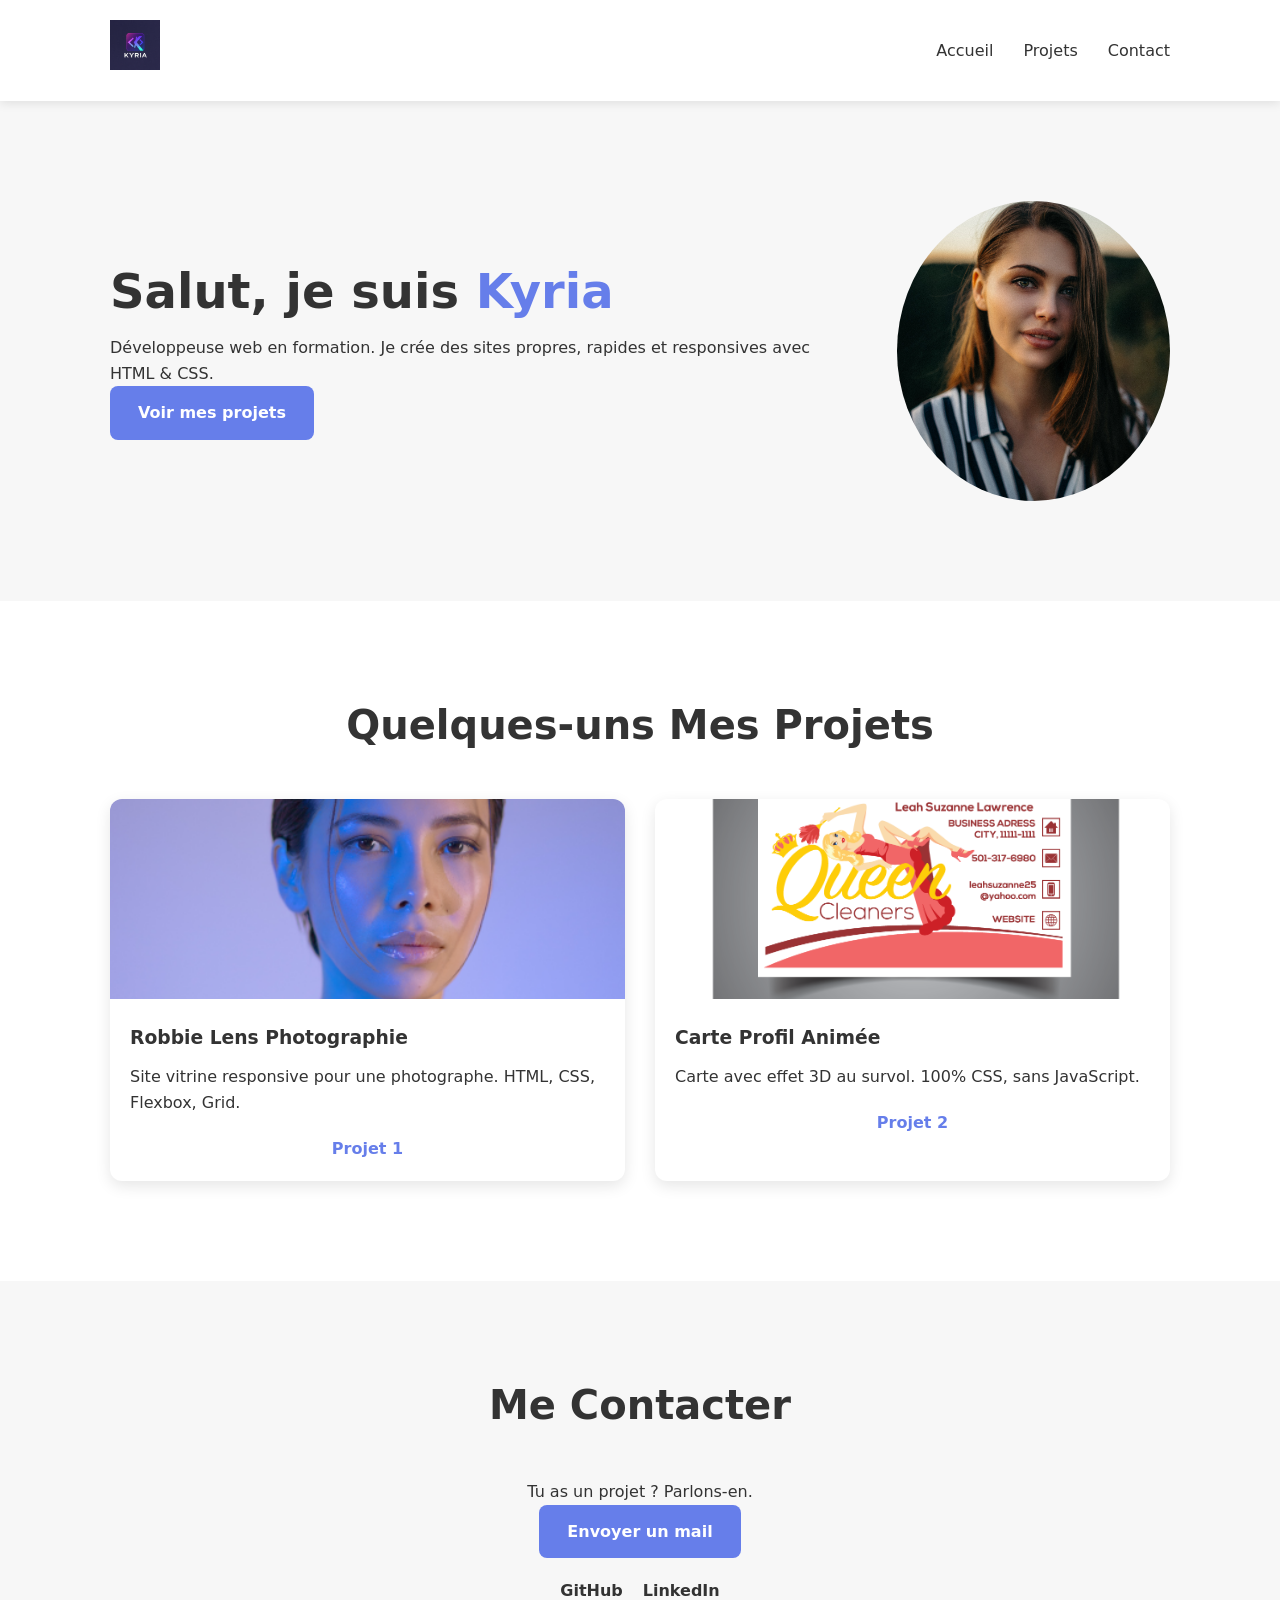
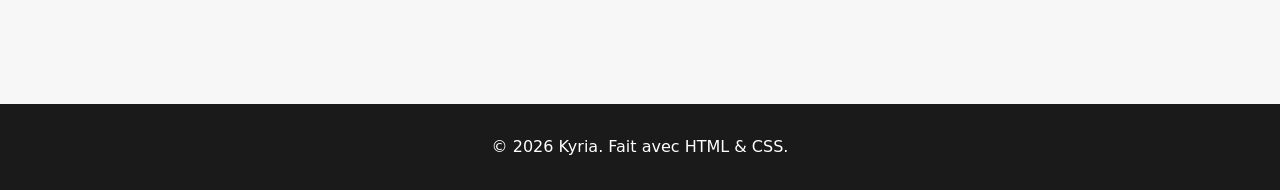
==== index.html @ 24230688 "first commit" ====
<!DOCTYPE html>
<html lang="fr">
<head>
  <meta charset="UTF-8">
  <meta name="viewport" content="width=device-width, initial-scale=1.0">
  <title>Kyria: Développeuse Web</title>
  <link rel="stylesheet" href="monportfolio.css">
</head>
<body>

  <!-- NAV FIXE -->
  <nav>
    <div class="conteneur nav-conteneur">
      <div class="logo">
        <img src="images/logoKyria.jpeg" alt="logo de Kyria" width="50" height="50">
      </div>
      <ul class="naviguer">
        <li><a href="index.html">Accueil</a></li>
        <li><a href="projets.html">Projets</a></li>
        <li><a href="contact.html">Contact</a></li>
      </ul>
    </div>
  </nav>

  <!-- SECTION HERO -->
  <section id="accueil" class="intro">
    <div class="conteneur developpement">
      <div class="text">
        <h1>Salut, je suis <span class="lumiere">Kyria</span></h1>
        <p>Développeuse web en formation. Je crée des sites propres, rapides et responsives avec HTML & CSS.</p>
        <a href="#projets" class="email">Voir mes projets</a>
      </div>
      <img src="porfolio/portrait6.jpg" alt="Photo de Kyria" class="images">
    </div>
  </section>

  <!-- SECTION PROJETS -->
  <section id="projets" class="projets">
    <div class="conteneur">
      <h2>Quelques-uns Mes Projets</h2>
      <div class="grid">
        
        <!-- Projet 1 -->
        <div class="carte">
          <img src="images/robbie-lens.png" alt="Site Robbie Lens">
          <h3>Robbie Lens Photographie</h3>
          <p>Site vitrine responsive pour une photographe. HTML, CSS, Flexbox, Grid.</p>
          <div class="nom-projets">
            <p>Projet 1</p>
          </div>
        </div>
 
        <!-- Projet 2  -->
        <div class="carte">
          <img src="porfolio/queen.png" alt="Carte profil">
          <h3>Carte Profil Animée</h3>
          <p>Carte avec effet 3D au survol. 100% CSS, sans JavaScript.</p>
          <div class="nom-projets">
            <p>Projet 2</p>
          </div>
        </div>

      </div>
    </div>
  </section>

  <!-- SECTION CONTACT -->
  <section id="contact" class="contact">
    <div class="conteneur">
      <h2>Me Contacter</h2>
      <p>Tu as un projet ? Parlons-en.</p>
      <a href="contact.html" class="email">Envoyer un mail</a>
      <div class="sites">
        <a href="" target="_blank">GitHub</a>
        <a href="#" target="_blank">LinkedIn</a>
      </div>
    </div>
  </section>

  <!-- FOOTER -->
  <footer>
    <div class="conteneur">
      <p>© 2026 Kyria. Fait avec HTML & CSS.</p>
    </div>
  </footer>

</body>
</html>
---- monportfolio.css ----
/* RESET & VARIABLES */
* {
  margin: 0;
  padding: 0;
  box-sizing: border-box;
}

:root {
  --couleur-principale: #667eea;
  --couleur-sombre: #1a1a1a;
  --couleur-claire: #f7f7f7;
  --texte: #333;
}

html{
  scroll-behavior: smooth;
}
body {
  font-family: 'Inter', system-ui, sans-serif;
  color: var(--texte);
  line-height: 1.6;
}

.conteneur {
  max-width: 1100px;
  margin: 0 auto;
  padding: 0 20px;
}

h1, h2, h3 {
  line-height: 1.2;
  margin-bottom: 15px;
}

h2 {
  font-size: 2.5rem;
  text-align: center;
  margin-bottom: 50px;
}

.email {
  display: inline-block;
  padding: 14px 28px;
  background: var(--couleur-principale);
  color: white;
  text-decoration: none;
  border-radius: 8px;
  font-weight: 600;
  transition: 0.3s;
}

.email:hover {
  transform: translateY(-3px);
  box-shadow: 0 10px 20px rgba(102, 126, 234, 0.3);
}

/* NAV */
nav {
  position: sticky;
  top: 0;
  background: white;
  box-shadow: 0 2px 10px rgba(0,0,0,0.1);
  z-index: 100;
}

.nav-conteneur {
  display: flex;
  justify-content: space-between;
  align-items: center;
  padding: 20px;
}

.logo {
  font-size: 1.5rem;
  font-weight: 700;
  color: var(--couleur-principale);
}

.naviguer {
  display: flex;
  gap: 30px;
  list-style: none;
}

.naviguer a {
  text-decoration: none;
  color: var(--texte);
  font-weight: 500;
}

.naviguer a:hover {
  color: var(--couleur-principale);
}

/* HERO */
.intro {
  padding: 100px 0;
  background: var(--couleur-claire);
}

.developpement {
  display: flex;
  align-items: center;
  gap: 50px;
}

.text h1 {
  font-size: 3rem;
}

.lumiere {
  color: var(--couleur-principale);
}

.images {
  width: 300px;
  height: 300px;
  border-radius: 50%;
  object-fit: cover;
}

/* PROJETS */
.projets {
  padding: 100px 0;
}

.grid {
  display: grid;
  grid-template-columns: repeat(auto-fit, minmax(300px, 1fr));
  gap: 30px;
}

.carte {
  background: white;
  border-radius: 12px;
  overflow: hidden;
  box-shadow: 0 5px 15px rgba(0,0,0,0.1);
  transition: 0.3s;
}

.carte:hover {
  transform: translateY(-10px);
  box-shadow: 0 15px 30px rgba(0,0,0,0.15);
}

.carte img {
  width: 100%;
  height: 200px;
  object-fit: cover;
}

.carte h3, .carte p {
  padding: 0 20px;
}

.carte h3 {
  margin-top: 20px;
}

.nom-projets {
  padding: 20px;
  display: flex;
  gap: 15px;
  color: var(--couleur-principale);
  text-decoration: none;
  font-weight: 600;
  justify-content: center;
  align-items: center;
  margin: 0 10px;
  color: #667eea;
  text-decoration: none;
  font-weight: bold;
 
}


/* CONTACT */
.contact {
  padding: 100px 0;
  background: var(--couleur-claire);
  text-align: center;
}

.sites{
  margin-top: 20px;
  display: flex;
  justify-content: center;
  gap: 20px;
}

.sites a {
  color: var(--texte);
  text-decoration: none;
  font-weight: 600;
}

/* FOOTER */
footer {
  text-align: center;
  padding: 30px;
  background: var(--couleur-sombre);
  color: white;
}

/* RESPONSIVE */
@media (max-width: 768px) {
  .developpement {
    flex-direction: column;
    text-align: center;
  }
  
  .text h1 {
    font-size: 2.2rem;
  }
  
  .naviguer {
    gap: 15px;
    font-size: 0.9rem;
  }
  
  h2 {
    font-size: 2rem;
  }
}
.projet-links{
  padding: 20px;
  display: flex;
  gap: 15px;
}
.projet-links a{
  color: var(--couleur-principale);
  text-decoration: none;
  font-weight: 600;
}
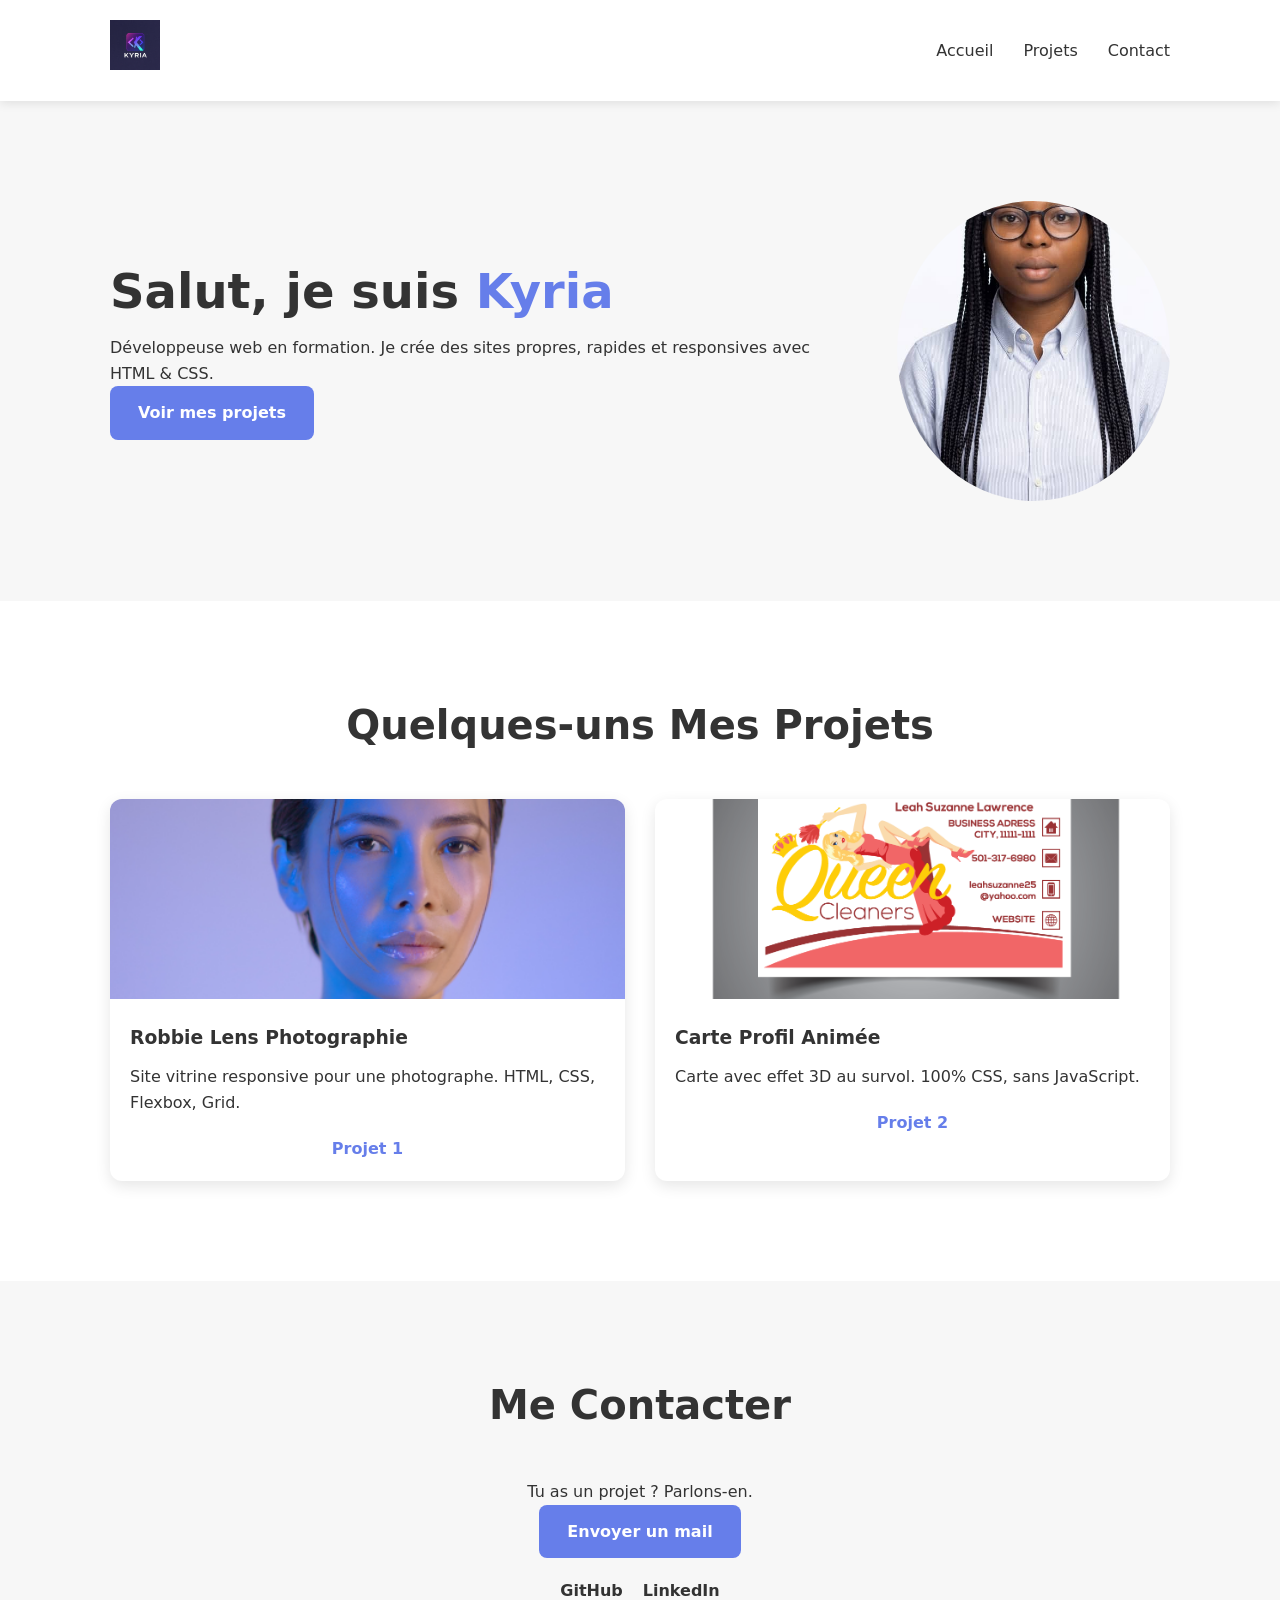
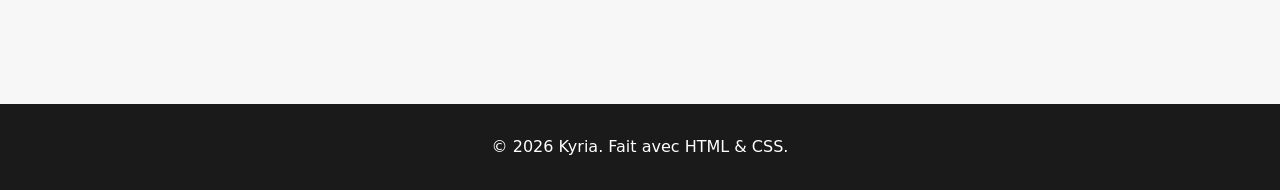
==== commit 2fb50d49: "first commit" ====
--- a/index.html
+++ b/index.html
@@ -30,7 +30,7 @@
         <p>Développeuse web en formation. Je crée des sites propres, rapides et responsives avec HTML & CSS.</p>
         <a href="#projets" class="email">Voir mes projets</a>
       </div>
-      <img src="porfolio/portrait6.jpg" alt="Photo de Kyria" class="images">
+      <img src="porfolio/kyria2.jpg" alt="Photo de Kyria" class="images">
     </div>
   </section>
 
@@ -71,7 +71,7 @@
       <p>Tu as un projet ? Parlons-en.</p>
       <a href="contact.html" class="email">Envoyer un mail</a>
       <div class="sites">
-        <a href="" target="_blank">GitHub</a>
+        <a href="https://github.com/IDUNU-OLUWA" target="_blank">GitHub</a>
         <a href="#" target="_blank">LinkedIn</a>
       </div>
     </div>
